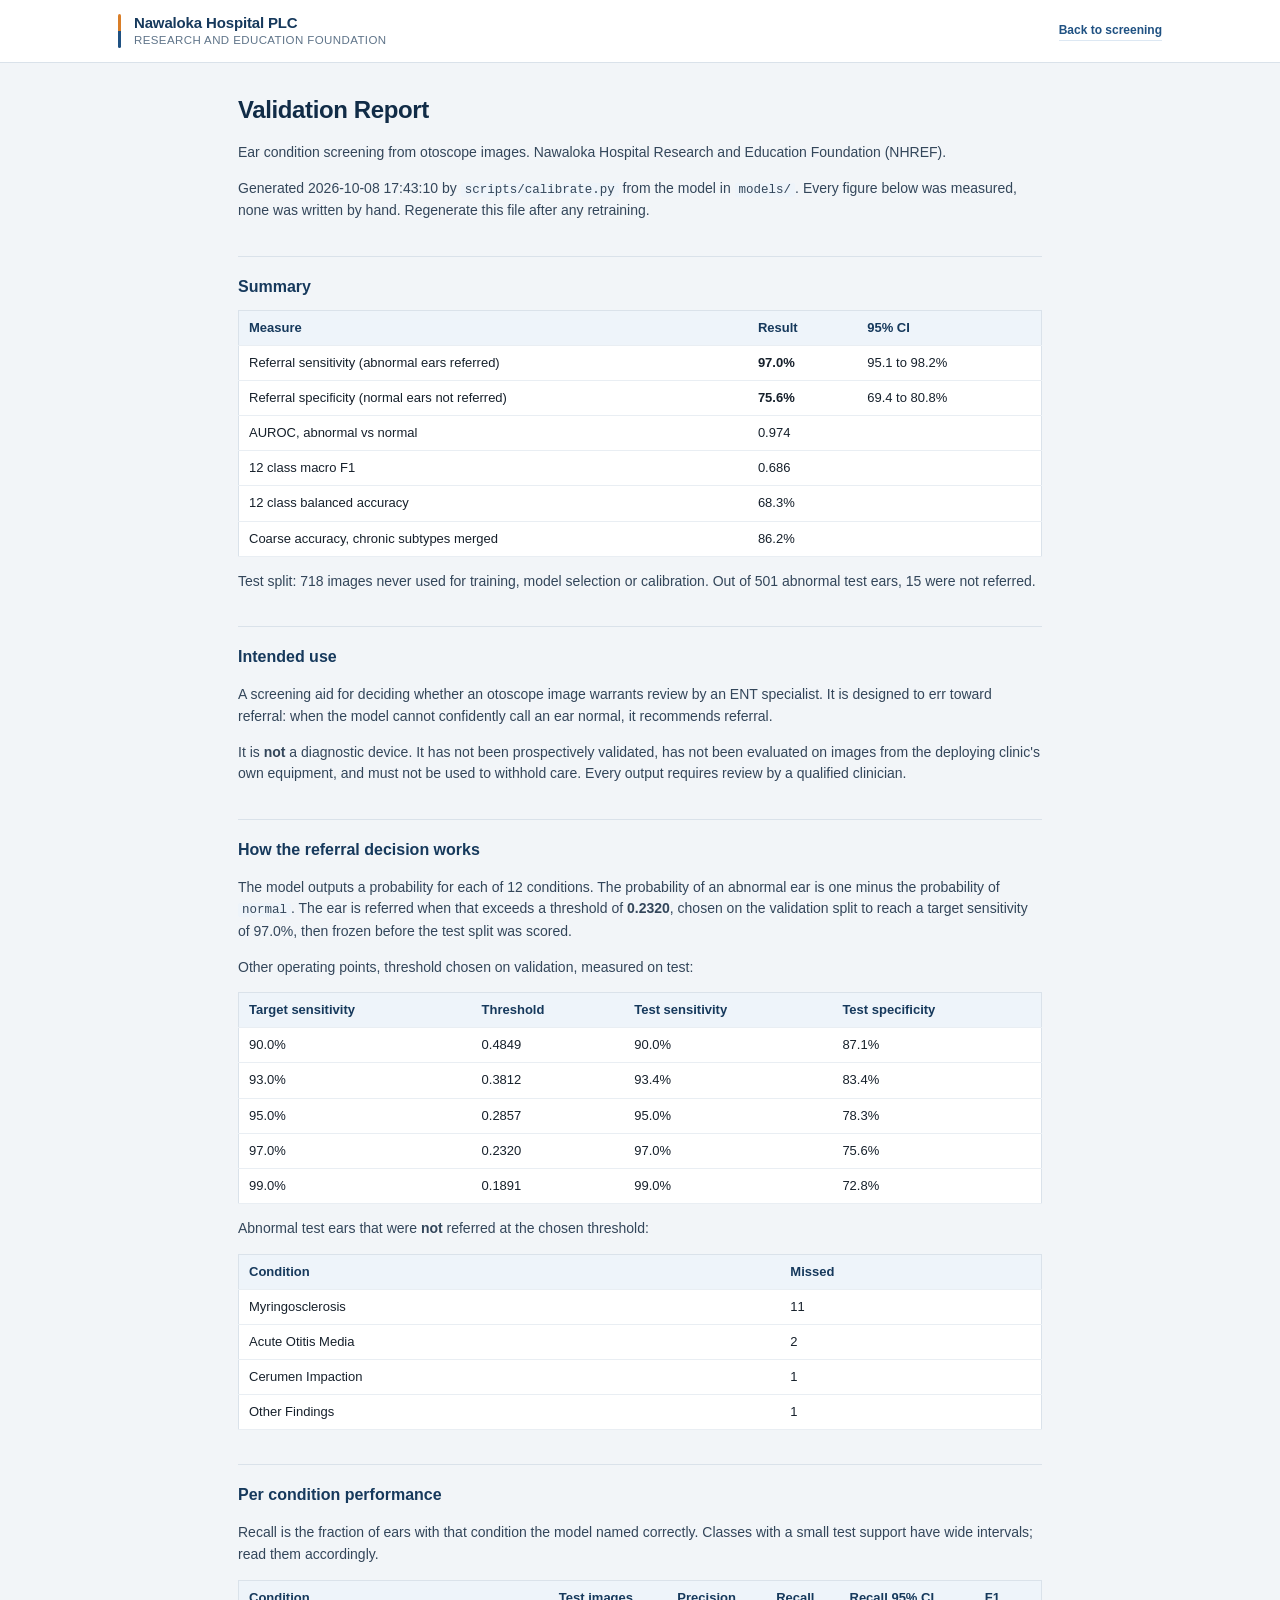
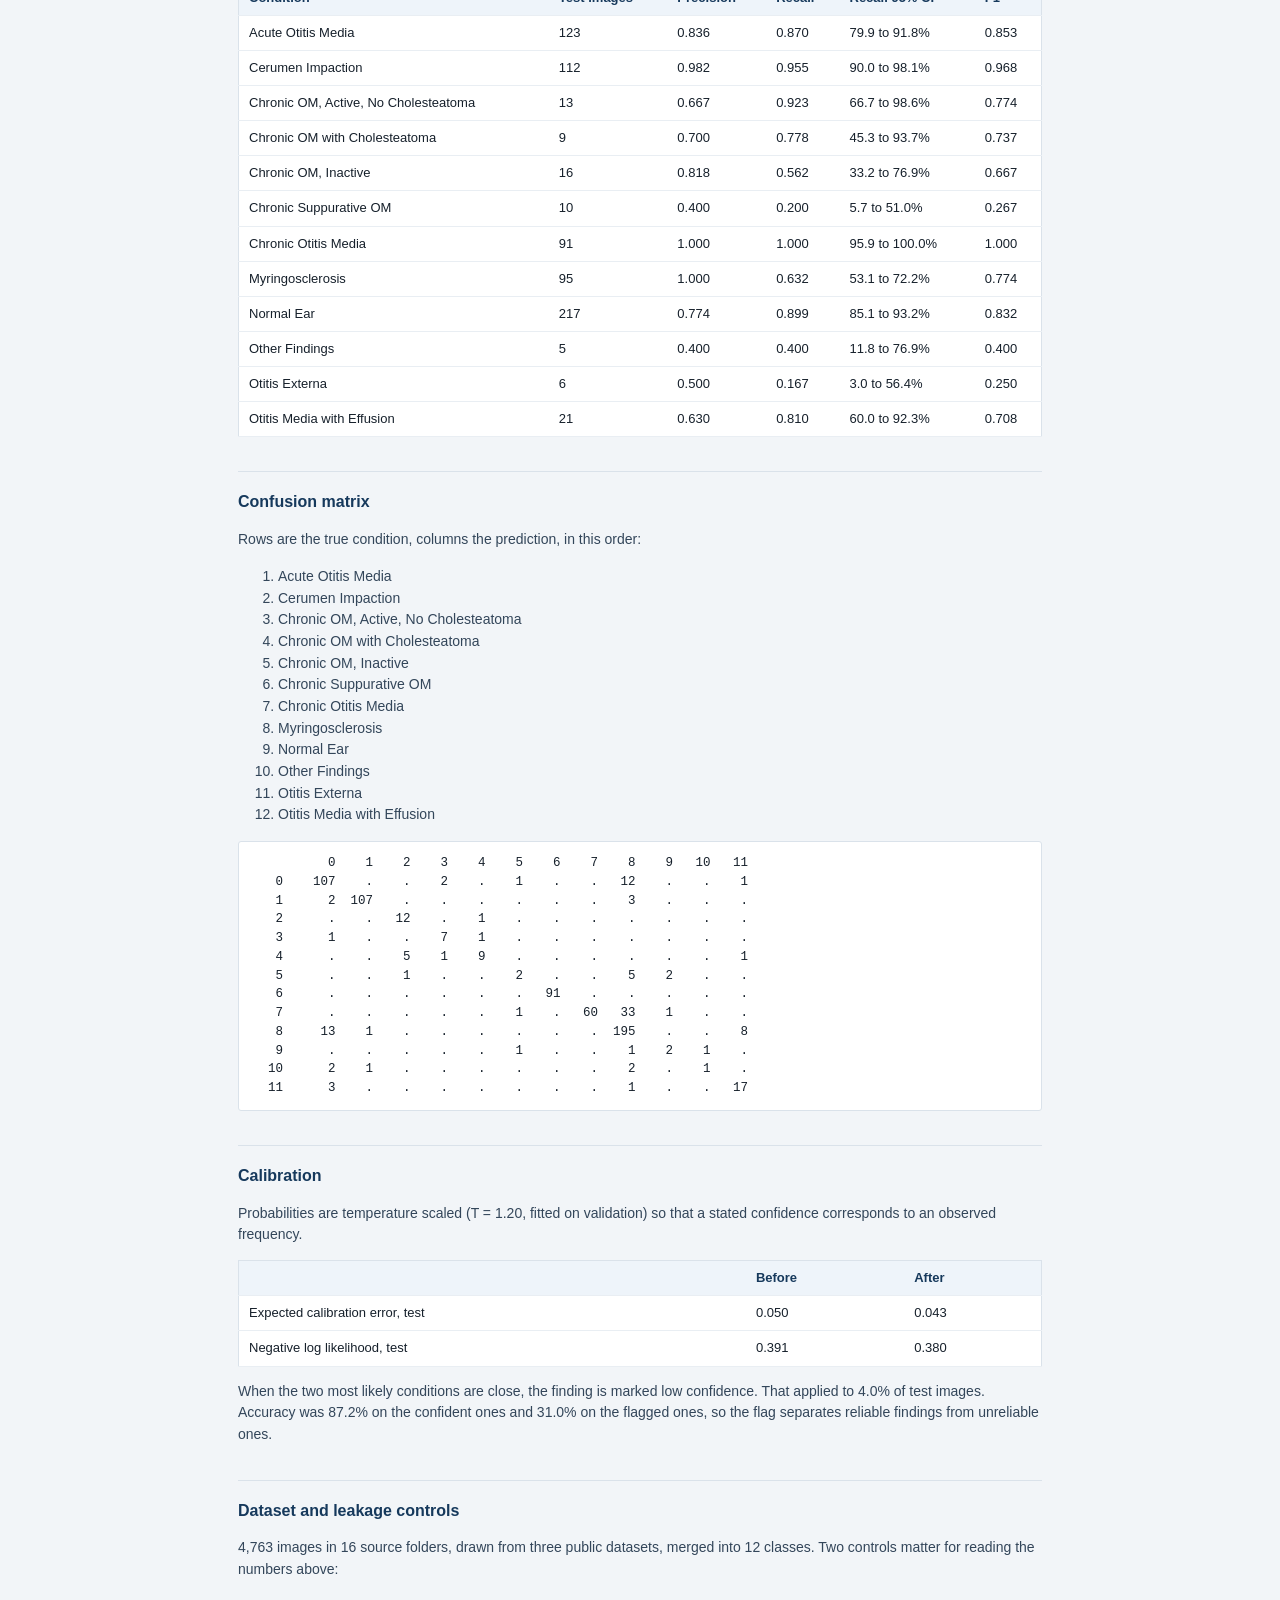
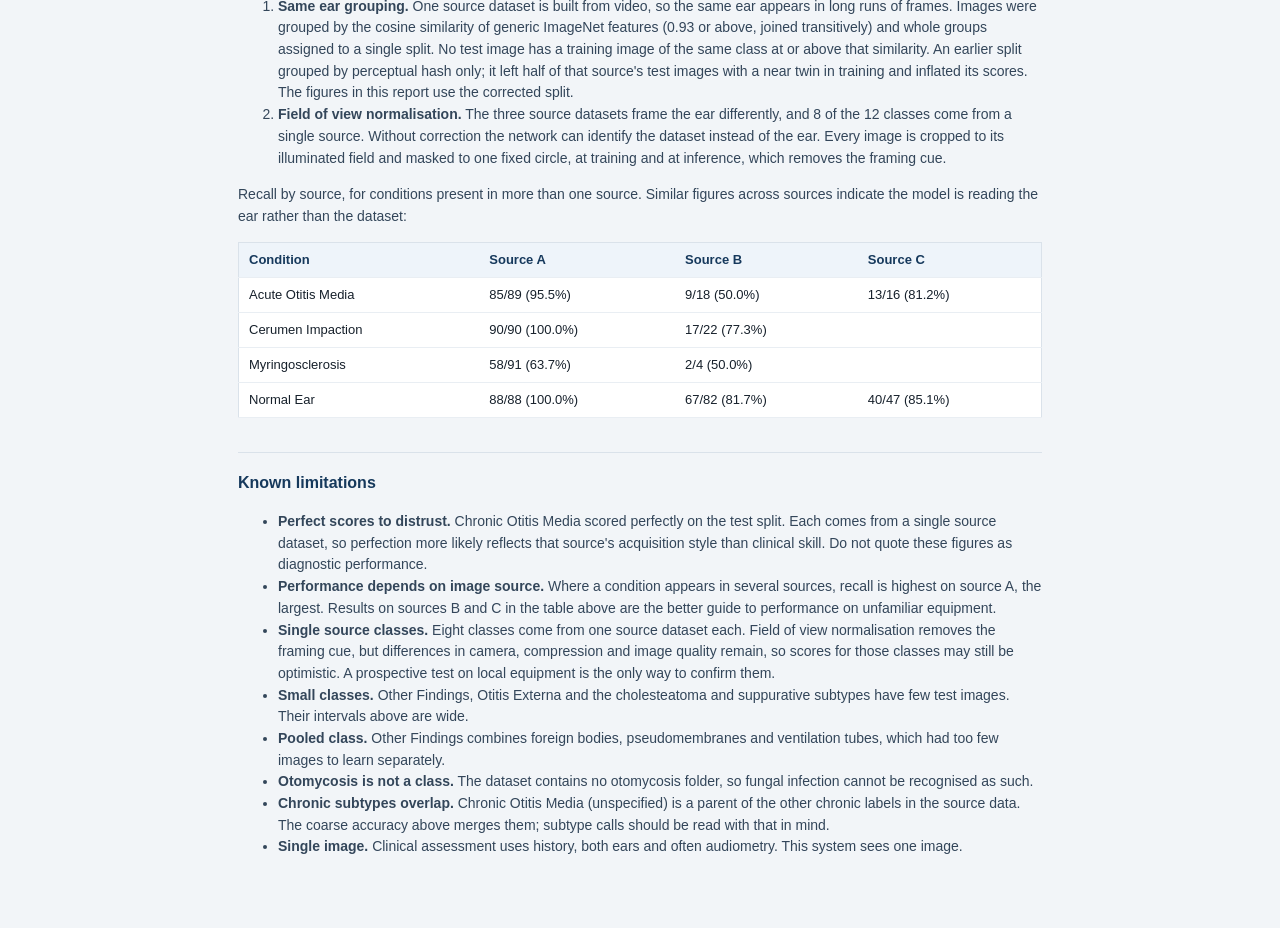
==== frontend/report.html @ dc8c9678 "Make the screening system fit for clinical review Retrains on a split with no ear shared between tra" ====
<!DOCTYPE html>
<html lang="en">
<head>
  <meta charset="utf-8">
  <meta name="viewport" content="width=device-width, initial-scale=1">
  <title>Validation Report</title>
  <link rel="stylesheet" href="css/style.css">
</head>
<body>
<header class="masthead">
  <div class="shell masthead-inner">
    <div class="identity">
      <span class="identity-rule" aria-hidden="true"></span>
      <span class="identity-text">
        <span class="identity-name">Nawaloka Hospital PLC</span>
        <span class="identity-unit">Research and Education Foundation</span>
      </span>
    </div>
    <nav class="masthead-meta">
      <a class="textlink" href="./">Back to screening</a>
    </nav>
  </div>
</header>
<main class="shell report">
<h1>Validation Report</h1>
<p>Ear condition screening from otoscope images. Nawaloka Hospital Research and Education Foundation (NHREF).</p>
<p>Generated 2026-10-08 17:43:10 by <code>scripts/calibrate.py</code> from the model in <code>models/</code>. Every figure below was measured, none was written by hand. Regenerate this file after any retraining.</p>
<h2>Summary</h2>
<table><thead><tr><th>Measure</th><th>Result</th><th>95% CI</th></tr></thead><tbody><tr><td>Referral sensitivity (abnormal ears referred)</td><td><strong>97.0%</strong></td><td>95.1 to 98.2%</td></tr><tr><td>Referral specificity (normal ears not referred)</td><td><strong>75.6%</strong></td><td>69.4 to 80.8%</td></tr><tr><td>AUROC, abnormal vs normal</td><td>0.974</td><td></td></tr><tr><td>12 class macro F1</td><td>0.686</td><td></td></tr><tr><td>12 class balanced accuracy</td><td>68.3%</td><td></td></tr><tr><td>Coarse accuracy, chronic subtypes merged</td><td>86.2%</td><td></td></tr></tbody></table>
<p>Test split: 718 images never used for training, model selection or calibration. Out of 501 abnormal test ears, 15 were not referred.</p>
<h2>Intended use</h2>
<p>A screening aid for deciding whether an otoscope image warrants review by an ENT specialist. It is designed to err toward referral: when the model cannot confidently call an ear normal, it recommends referral.</p>
<p>It is <strong>not</strong> a diagnostic device. It has not been prospectively validated, has not been evaluated on images from the deploying clinic's own equipment, and must not be used to withhold care. Every output requires review by a qualified clinician.</p>
<h2>How the referral decision works</h2>
<p>The model outputs a probability for each of 12 conditions. The probability of an abnormal ear is one minus the probability of <code>normal</code>. The ear is referred when that exceeds a threshold of <strong>0.2320</strong>, chosen on the validation split to reach a target sensitivity of 97.0%, then frozen before the test split was scored.</p>
<p>Other operating points, threshold chosen on validation, measured on test:</p>
<table><thead><tr><th>Target sensitivity</th><th>Threshold</th><th>Test sensitivity</th><th>Test specificity</th></tr></thead><tbody><tr><td>90.0%</td><td>0.4849</td><td>90.0%</td><td>87.1%</td></tr><tr><td>93.0%</td><td>0.3812</td><td>93.4%</td><td>83.4%</td></tr><tr><td>95.0%</td><td>0.2857</td><td>95.0%</td><td>78.3%</td></tr><tr><td>97.0%</td><td>0.2320</td><td>97.0%</td><td>75.6%</td></tr><tr><td>99.0%</td><td>0.1891</td><td>99.0%</td><td>72.8%</td></tr></tbody></table>
<p>Abnormal test ears that were <strong>not</strong> referred at the chosen threshold:</p>
<table><thead><tr><th>Condition</th><th>Missed</th></tr></thead><tbody><tr><td>Myringosclerosis</td><td>11</td></tr><tr><td>Acute Otitis Media</td><td>2</td></tr><tr><td>Cerumen Impaction</td><td>1</td></tr><tr><td>Other Findings</td><td>1</td></tr></tbody></table>
<h2>Per condition performance</h2>
<p>Recall is the fraction of ears with that condition the model named correctly. Classes with a small test support have wide intervals; read them accordingly.</p>
<table><thead><tr><th>Condition</th><th>Test images</th><th>Precision</th><th>Recall</th><th>Recall 95% CI</th><th>F1</th></tr></thead><tbody><tr><td>Acute Otitis Media</td><td>123</td><td>0.836</td><td>0.870</td><td>79.9 to 91.8%</td><td>0.853</td></tr><tr><td>Cerumen Impaction</td><td>112</td><td>0.982</td><td>0.955</td><td>90.0 to 98.1%</td><td>0.968</td></tr><tr><td>Chronic OM, Active, No Cholesteatoma</td><td>13</td><td>0.667</td><td>0.923</td><td>66.7 to 98.6%</td><td>0.774</td></tr><tr><td>Chronic OM with Cholesteatoma</td><td>9</td><td>0.700</td><td>0.778</td><td>45.3 to 93.7%</td><td>0.737</td></tr><tr><td>Chronic OM, Inactive</td><td>16</td><td>0.818</td><td>0.562</td><td>33.2 to 76.9%</td><td>0.667</td></tr><tr><td>Chronic Suppurative OM</td><td>10</td><td>0.400</td><td>0.200</td><td>5.7 to 51.0%</td><td>0.267</td></tr><tr><td>Chronic Otitis Media</td><td>91</td><td>1.000</td><td>1.000</td><td>95.9 to 100.0%</td><td>1.000</td></tr><tr><td>Myringosclerosis</td><td>95</td><td>1.000</td><td>0.632</td><td>53.1 to 72.2%</td><td>0.774</td></tr><tr><td>Normal Ear</td><td>217</td><td>0.774</td><td>0.899</td><td>85.1 to 93.2%</td><td>0.832</td></tr><tr><td>Other Findings</td><td>5</td><td>0.400</td><td>0.400</td><td>11.8 to 76.9%</td><td>0.400</td></tr><tr><td>Otitis Externa</td><td>6</td><td>0.500</td><td>0.167</td><td>3.0 to 56.4%</td><td>0.250</td></tr><tr><td>Otitis Media with Effusion</td><td>21</td><td>0.630</td><td>0.810</td><td>60.0 to 92.3%</td><td>0.708</td></tr></tbody></table>
<h2>Confusion matrix</h2>
<p>Rows are the true condition, columns the prediction, in this order:</p>
<ol><li>Acute Otitis Media</li><li>Cerumen Impaction</li><li>Chronic OM, Active, No Cholesteatoma</li><li>Chronic OM with Cholesteatoma</li><li>Chronic OM, Inactive</li><li>Chronic Suppurative OM</li><li>Chronic Otitis Media</li><li>Myringosclerosis</li><li>Normal Ear</li><li>Other Findings</li><li>Otitis Externa</li><li>Otitis Media with Effusion</li></ol>
<pre><code>          0    1    2    3    4    5    6    7    8    9   10   11
   0    107    .    .    2    .    1    .    .   12    .    .    1
   1      2  107    .    .    .    .    .    .    3    .    .    .
   2      .    .   12    .    1    .    .    .    .    .    .    .
   3      1    .    .    7    1    .    .    .    .    .    .    .
   4      .    .    5    1    9    .    .    .    .    .    .    1
   5      .    .    1    .    .    2    .    .    5    2    .    .
   6      .    .    .    .    .    .   91    .    .    .    .    .
   7      .    .    .    .    .    1    .   60   33    1    .    .
   8     13    1    .    .    .    .    .    .  195    .    .    8
   9      .    .    .    .    .    1    .    .    1    2    1    .
  10      2    1    .    .    .    .    .    .    2    .    1    .
  11      3    .    .    .    .    .    .    .    1    .    .   17</code></pre>
<h2>Calibration</h2>
<p>Probabilities are temperature scaled (T = 1.20, fitted on validation) so that a stated confidence corresponds to an observed frequency.</p>
<table><thead><tr><th></th><th>Before</th><th>After</th></tr></thead><tbody><tr><td>Expected calibration error, test</td><td>0.050</td><td>0.043</td></tr><tr><td>Negative log likelihood, test</td><td>0.391</td><td>0.380</td></tr></tbody></table>
<p>When the two most likely conditions are close, the finding is marked low confidence. That applied to 4.0% of test images. Accuracy was 87.2% on the confident ones and 31.0% on the flagged ones, so the flag separates reliable findings from unreliable ones.</p>
<h2>Dataset and leakage controls</h2>
<p>4,763 images in 16 source folders, drawn from three public datasets, merged into 12 classes. Two controls matter for reading the numbers above:</p>
<ol><li><strong>Same ear grouping.</strong> One source dataset is built from video, so the same ear appears in long runs of frames. Images were grouped by the cosine similarity of generic ImageNet features (0.93 or above, joined transitively) and whole groups assigned to a single split. No test image has a training image of the same class at or above that similarity. An earlier split grouped by perceptual hash only; it left half of that source's test images with a near twin in training and inflated its scores. The figures in this report use the corrected split.</li><li><strong>Field of view normalisation.</strong> The three source datasets frame the ear differently, and 8 of the 12 classes come from a single source. Without correction the network can identify the dataset instead of the ear. Every image is cropped to its illuminated field and masked to one fixed circle, at training and at inference, which removes the framing cue.</li></ol>
<p>Recall by source, for conditions present in more than one source. Similar figures across sources indicate the model is reading the ear rather than the dataset:</p>
<table><thead><tr><th>Condition</th><th>Source A</th><th>Source B</th><th>Source C</th></tr></thead><tbody><tr><td>Acute Otitis Media</td><td>85/89 (95.5%)</td><td>9/18 (50.0%)</td><td>13/16 (81.2%)</td></tr><tr><td>Cerumen Impaction</td><td>90/90 (100.0%)</td><td>17/22 (77.3%)</td><td></td></tr><tr><td>Myringosclerosis</td><td>58/91 (63.7%)</td><td>2/4 (50.0%)</td><td></td></tr><tr><td>Normal Ear</td><td>88/88 (100.0%)</td><td>67/82 (81.7%)</td><td>40/47 (85.1%)</td></tr></tbody></table>
<h2>Known limitations</h2>
<ul><li><strong>Perfect scores to distrust.</strong> Chronic Otitis Media scored perfectly on the test split. Each comes from a single source dataset, so perfection more likely reflects that source's acquisition style than clinical skill. Do not quote these figures as diagnostic performance.</li><li><strong>Performance depends on image source.</strong> Where a condition appears in several sources, recall is highest on source A, the largest. Results on sources B and C in the table above are the better guide to performance on unfamiliar equipment.</li><li><strong>Single source classes.</strong> Eight classes come from one source dataset each. Field of view normalisation removes the framing cue, but differences in camera, compression and image quality remain, so scores for those classes may still be optimistic. A prospective test on local equipment is the only way to confirm them.</li><li><strong>Small classes.</strong> Other Findings, Otitis Externa and the cholesteatoma and suppurative subtypes have few test images. Their intervals above are wide.</li><li><strong>Pooled class.</strong> Other Findings combines foreign bodies, pseudomembranes and ventilation tubes, which had too few images to learn separately.</li><li><strong>Otomycosis is not a class.</strong> The dataset contains no otomycosis folder, so fungal infection cannot be recognised as such.</li><li><strong>Chronic subtypes overlap.</strong> Chronic Otitis Media (unspecified) is a parent of the other chronic labels in the source data. The coarse accuracy above merges them; subtype calls should be read with that in mind.</li><li><strong>Single image.</strong> Clinical assessment uses history, both ears and often audiometry. This system sees one image.</li></ul>
</main>
</body>
</html>
---- frontend/css/style.css ----
/* Ear Disease Detection System
   Nawaloka Hospital PLC Research and Education Foundation

   Light clinical interface. Navy carries structure, amber marks the single
   active control and anything that asks for attention, and a restrained green
   is used only for the routine outcome, so status reads at a glance. */

:root {
  color-scheme: light;

  --navy-900: #112c47;
  --navy-800: #16395c;
  --navy-700: #1f5182;
  --navy-500: #3d7bb3;
  --navy-100: #dde8f3;
  --navy-050: #eef4fa;

  --amber-800: #8a4a14;
  --amber-700: #a4581a;
  --amber-600: #c06f1f;
  --amber-500: #d97e28;
  --amber-200: #f0c893;
  --amber-050: #fdf4e9;

  --green-700: #2c6a4b;
  --green-500: #3f8c65;
  --green-100: #d6eadf;
  --green-050: #eef7f1;

  --ink-900: #16202b;
  --ink-700: #33465a;
  --ink-500: #5f7489;
  --ink-400: #8396a8;

  --paper:     #ffffff;
  --canvas:    #f2f5f8;
  --line:      #dae2ea;
  --line-soft: #e9eef3;

  --red-700: #a32a21;
  --red-050: #fbeceb;

  --sans: "Segoe UI", -apple-system, BlinkMacSystemFont, Roboto, Helvetica, Arial, sans-serif;
  --mono: "Cascadia Mono", Consolas, "SF Mono", Menlo, monospace;
}

*, *::before, *::after { box-sizing: border-box; }

/* Keep [hidden] authoritative even where a block sets its own display. */
[hidden] { display: none !important; }

html { -webkit-text-size-adjust: 100%; }

body {
  margin: 0;
  min-height: 100vh;
  display: flex;
  flex-direction: column;
  background: var(--canvas);
  color: var(--ink-900);
  font-family: var(--sans);
  font-size: 15px;
  line-height: 1.55;
  -webkit-font-smoothing: antialiased;
}

.shell {
  width: 100%;
  max-width: 1100px;
  margin: 0 auto;
  padding: 0 28px;
}

.sr-only {
  position: absolute;
  width: 1px;
  height: 1px;
  padding: 0;
  margin: -1px;
  overflow: hidden;
  clip: rect(0 0 0 0);
  white-space: nowrap;
  border: 0;
}

/* ============ Masthead ============ */

.masthead {
  background: var(--paper);
  border-bottom: 1px solid var(--line);
}

.masthead-inner {
  display: flex;
  align-items: center;
  justify-content: space-between;
  gap: 20px;
  min-height: 62px;
}

.identity { display: flex; align-items: stretch; gap: 13px; }

.identity-rule {
  width: 3px;
  border-radius: 2px;
  background: linear-gradient(180deg, var(--amber-500) 0 50%, var(--navy-700) 50% 100%);
}

.identity-text { display: flex; flex-direction: column; justify-content: center; }

.identity-name {
  font-size: 15px;
  font-weight: 600;
  letter-spacing: -0.01em;
  color: var(--navy-800);
  line-height: 1.25;
}

.identity-unit {
  font-size: 11.5px;
  font-weight: 500;
  letter-spacing: 0.035em;
  text-transform: uppercase;
  color: var(--ink-500);
  line-height: 1.3;
}

.masthead-meta { display: flex; align-items: center; gap: 12px; }

.meta-item { font-size: 12.5px; font-weight: 500; color: var(--ink-700); }

.meta-muted {
  color: var(--ink-400);
  font-family: var(--mono);
  font-size: 11.5px;
  letter-spacing: 0.02em;
}

.meta-divider { width: 1px; height: 14px; background: var(--line); }

/* ============ Title bar ============ */

.titlebar {
  background: var(--paper);
  border-bottom: 1px solid var(--line);
}

.titlebar-inner { padding-top: 26px; padding-bottom: 24px; }

.titlebar h1 {
  margin: 0 0 4px;
  font-size: 23px;
  font-weight: 600;
  letter-spacing: -0.016em;
  color: var(--navy-900);
}

.titlebar p { margin: 0; font-size: 14px; color: var(--ink-500); }

/* ============ Workspace ============ */

.workspace {
  flex: 1 0 auto;
  display: grid;
  grid-template-columns: minmax(0, 0.92fr) minmax(0, 1.08fr);
  gap: 20px;
  align-items: start;
  padding-top: 28px;
  padding-bottom: 48px;
}

.column { display: flex; flex-direction: column; gap: 20px; min-width: 0; }

.card-wide { grid-column: 1 / -1; }

/* ============ Card ============ */

.card {
  background: var(--paper);
  border: 1px solid var(--line);
  border-radius: 4px;
  min-width: 0;
}

.card-head {
  display: flex;
  align-items: center;
  justify-content: space-between;
  gap: 12px;
  padding: 13px 20px;
  border-bottom: 1px solid var(--line-soft);
}

.card-head h2 {
  margin: 0;
  font-size: 11.5px;
  font-weight: 700;
  letter-spacing: 0.085em;
  text-transform: uppercase;
  color: var(--navy-700);
}

.step {
  font-size: 10.5px;
  font-weight: 600;
  letter-spacing: 0.06em;
  text-transform: uppercase;
  color: var(--ink-400);
}

.card-body { padding: 20px; }

/* ============ Dropzone ============ */

.dropzone {
  border: 1px solid var(--line);
  border-radius: 3px;
  background: var(--navy-050);
  padding: 26px 18px;
  text-align: center;
  cursor: pointer;
  transition: border-color .14s ease, background .14s ease;
}

.dropzone:hover { border-color: var(--navy-500); background: #e8f0f8; }
.dropzone:focus-visible { outline: 2px solid var(--navy-700); outline-offset: 2px; }
.dropzone.is-dragover { border-color: var(--amber-500); background: var(--amber-050); }

.dz-frame {
  width: 42px;
  height: 42px;
  margin: 0 auto 11px;
  display: grid;
  place-items: center;
  border: 1px solid var(--navy-100);
  border-radius: 3px;
  background: var(--paper);
  color: var(--navy-500);
}

.dropzone.is-dragover .dz-frame { color: var(--amber-600); border-color: var(--amber-200); }

.dz-glyph { width: 22px; height: 22px; }

.dz-lead { margin: 0 0 3px; font-size: 13.5px; font-weight: 600; color: var(--navy-800); }
.dz-or { font-weight: 400; color: var(--ink-500); }
.dz-note { margin: 0; font-size: 12px; color: var(--ink-400); }

/* ============ Specimen preview ============ */

.specimen {
  display: flex;
  align-items: center;
  gap: 14px;
  margin: 14px 0 0;
  padding: 11px;
  border: 1px solid var(--line);
  border-radius: 3px;
}

.specimen img {
  width: 58px;
  height: 58px;
  flex: none;
  object-fit: cover;
  border-radius: 2px;
  border: 1px solid var(--line);
  background: var(--canvas);
}

.specimen-meta { display: grid; gap: 1px; min-width: 0; }

.specimen-name {
  font-size: 13px;
  font-weight: 600;
  color: var(--ink-900);
  overflow: hidden;
  text-overflow: ellipsis;
  white-space: nowrap;
}

.specimen-size { font-family: var(--mono); font-size: 11.5px; color: var(--ink-400); }

.textbtn {
  justify-self: start;
  margin-top: 3px;
  padding: 0;
  border: none;
  background: none;
  font: inherit;
  font-size: 12.5px;
  font-weight: 600;
  color: var(--navy-700);
  cursor: pointer;
  border-bottom: 1px solid var(--navy-100);
}

.textbtn:hover { color: var(--amber-700); border-bottom-color: var(--amber-200); }

.textlink {
  font-size: 12px;
  font-weight: 600;
  color: var(--navy-700);
  text-decoration: none;
  border-bottom: 1px solid var(--navy-100);
}

.textlink:hover { color: var(--amber-700); border-bottom-color: var(--amber-200); }

/* ============ Actions ============ */

.action {
  width: 100%;
  margin-top: 16px;
  padding: 11px 18px;
  border: 1px solid var(--amber-600);
  border-radius: 3px;
  background: var(--amber-500);
  color: #fff;
  font: inherit;
  font-size: 13.5px;
  font-weight: 600;
  letter-spacing: 0.01em;
  cursor: pointer;
  transition: background .14s ease, border-color .14s ease;
}

.action:hover:not(:disabled) { background: var(--amber-600); border-color: var(--amber-700); }
.action:active:not(:disabled) { background: var(--amber-700); }
.action:focus-visible, .secondary:focus-visible { outline: 2px solid var(--navy-700); outline-offset: 2px; }

.action:disabled {
  background: var(--canvas);
  border-color: var(--line);
  color: var(--ink-400);
  cursor: not-allowed;
}

.secondary {
  padding: 7px 14px;
  border: 1px solid var(--line);
  border-radius: 3px;
  background: var(--paper);
  color: var(--navy-800);
  font: inherit;
  font-size: 12.5px;
  font-weight: 600;
  cursor: pointer;
}

.secondary:hover { border-color: var(--navy-500); background: var(--navy-050); }

.privacy-note {
  margin: 12px 0 0;
  font-size: 11.5px;
  color: var(--ink-400);
  text-align: center;
}

/* ============ Placeholder and busy ============ */

.placeholder { padding: 34px 4px; text-align: center; }

.placeholder p { margin: 0; font-size: 13.5px; font-weight: 600; color: var(--ink-700); }

.placeholder .placeholder-note {
  margin-top: 4px;
  font-size: 12.5px;
  font-weight: 400;
  color: var(--ink-400);
}

.busy-line { display: flex; align-items: center; justify-content: center; gap: 9px; }

.spinner {
  width: 13px;
  height: 13px;
  border: 2px solid var(--navy-100);
  border-top-color: var(--navy-700);
  border-radius: 50%;
  animation: spin .68s linear infinite;
}

@keyframes spin { to { transform: rotate(360deg); } }

/* ============ Notices ============ */

.notice {
  display: grid;
  gap: 3px;
  padding: 11px 14px;
  border-radius: 3px;
  font-size: 12.5px;
}

.notice strong { font-size: 12px; }

.notice ul { margin: 2px 0 0; padding-left: 18px; }

.notice-error {
  border: 1px solid #edc9c5;
  border-left: 3px solid var(--red-700);
  background: var(--red-050);
  color: var(--red-700);
}

.notice-warn {
  margin-top: 16px;
  border: 1px solid #f1d9b9;
  border-left: 3px solid var(--amber-500);
  background: var(--amber-050);
  color: var(--amber-800);
}

/* ============ Referral decision ============ */

.referral {
  padding: 16px 16px 14px;
  border: 1px solid var(--line);
  border-left-width: 4px;
  border-radius: 3px;
}

.referral.is-refer   { border-left-color: var(--amber-500); background: var(--amber-050); }
.referral.is-routine { border-left-color: var(--green-500); background: var(--green-050); }

.referral-head { display: flex; align-items: center; gap: 12px; }

.referral-icon {
  width: 30px;
  height: 30px;
  flex: none;
  border-radius: 50%;
  display: grid;
  place-items: center;
  color: #fff;
  font-size: 16px;
  font-weight: 700;
  line-height: 1;
}

.referral.is-refer .referral-icon   { background: var(--amber-500); }
.referral.is-routine .referral-icon { background: var(--green-500); }
.referral.is-refer .referral-icon::before   { content: "!"; }
.referral.is-routine .referral-icon::before { content: "\2713"; font-size: 15px; }

.referral-caption {
  margin: 0;
  font-size: 10.5px;
  font-weight: 700;
  letter-spacing: 0.08em;
  text-transform: uppercase;
  color: var(--ink-500);
}

.referral-value {
  margin: 1px 0 0;
  font-size: 20px;
  font-weight: 650;
  letter-spacing: -0.015em;
  line-height: 1.2;
}

.referral.is-refer .referral-value   { color: var(--amber-800); }
.referral.is-routine .referral-value { color: var(--green-700); }

.referral-explain { margin: 10px 0 0; font-size: 12.5px; line-height: 1.5; color: var(--ink-700); }

.gauge { margin-top: 13px; }

.gauge-track {
  position: relative;
  height: 8px;
  border-radius: 4px;
  background: rgba(17, 44, 71, 0.09);
}

.gauge-fill {
  position: absolute;
  inset: 0 auto 0 0;
  width: 0;
  border-radius: 4px;
  transition: width .5s cubic-bezier(.22,.61,.36,1);
}

.referral.is-refer .gauge-fill   { background: var(--amber-500); }
.referral.is-routine .gauge-fill { background: var(--green-500); }

.gauge-mark {
  position: absolute;
  top: -4px;
  width: 2px;
  height: 16px;
  margin-left: -1px;
  background: var(--navy-900);
  border-radius: 1px;
}

.gauge-scale {
  display: flex;
  justify-content: space-between;
  gap: 12px;
  margin-top: 7px;
  font-size: 11.5px;
  color: var(--ink-500);
}

.gauge-scale strong {
  font-family: var(--mono);
  font-weight: 600;
  color: var(--navy-900);
  font-variant-numeric: tabular-nums;
}

/* ============ Finding ============ */

.section-caption {
  margin: 0 0 4px;
  font-size: 10.5px;
  font-weight: 700;
  letter-spacing: 0.08em;
  text-transform: uppercase;
  color: var(--ink-400);
}

.section-sep { margin-top: 20px; padding-top: 16px; border-top: 1px solid var(--line-soft); }

.finding { margin-top: 20px; }

.finding-row { display: flex; align-items: center; gap: 10px; flex-wrap: wrap; }

.finding-value {
  margin: 0;
  font-size: 22px;
  font-weight: 600;
  letter-spacing: -0.02em;
  line-height: 1.2;
  color: var(--navy-900);
}

.finding.is-low .finding-value { color: var(--ink-500); }

.finding-desc { margin: 4px 0 10px; font-size: 12.5px; color: var(--ink-500); }

.finding-note {
  margin: 10px 0 0;
  padding: 9px 11px;
  border-left: 3px solid var(--navy-100);
  background: var(--navy-050);
  border-radius: 0 3px 3px 0;
  font-size: 12px;
  line-height: 1.5;
  color: var(--ink-700);
}

.tag {
  padding: 2px 8px;
  border-radius: 999px;
  font-size: 10.5px;
  font-weight: 700;
  letter-spacing: 0.04em;
  text-transform: uppercase;
}

.tag-muted { background: var(--canvas); color: var(--ink-500); border: 1px solid var(--line); }

.readout-score { display: flex; align-items: center; gap: 12px; }

.scorebar {
  flex: 1;
  height: 6px;
  border-radius: 3px;
  background: var(--navy-050);
  overflow: hidden;
}

.scorebar-fill {
  display: block;
  height: 100%;
  width: 0;
  border-radius: 3px;
  background: var(--navy-700);
  transition: width .5s cubic-bezier(.22,.61,.36,1);
}

.finding.is-low .scorebar-fill { background: #9fb2c4; }

.scorebar-figure {
  flex: none;
  min-width: 52px;
  text-align: right;
  font-family: var(--mono);
  font-size: 14px;
  font-weight: 600;
  color: var(--navy-800);
  font-variant-numeric: tabular-nums;
}

.group-line {
  margin-top: 12px;
  padding: 8px 11px;
  border: 1px solid var(--line-soft);
  border-radius: 3px;
  font-size: 12.5px;
  color: var(--ink-700);
}

.group-line strong { font-family: var(--mono); color: var(--navy-800); }

/* ============ Differential ============ */

.ranking { width: 100%; border-collapse: collapse; }

.ranking td {
  padding: 6px 0;
  border-bottom: 1px solid var(--line-soft);
  font-size: 13px;
  vertical-align: middle;
}

.ranking tr:last-child td { border-bottom: none; }

.rank-name { color: var(--ink-700); }
.ranking tr.is-top .rank-name { font-weight: 600; color: var(--navy-900); }

.rank-value {
  width: 116px;
  text-align: right;
  font-family: var(--mono);
  font-size: 12.5px;
  color: var(--ink-500);
  font-variant-numeric: tabular-nums;
  white-space: nowrap;
}

.ranking tr.is-top .rank-value { color: var(--navy-800); font-weight: 600; }

.rank-track {
  display: inline-block;
  width: 54px;
  height: 4px;
  margin-right: 9px;
  border-radius: 2px;
  background: var(--navy-050);
  vertical-align: middle;
  overflow: hidden;
}

.rank-track span { display: block; height: 100%; border-radius: 2px; background: var(--navy-100); }
.ranking tr.is-top .rank-track span { background: var(--navy-500); }

.ranking-toggle { margin-top: 8px; }

/* ============ Advisory and result actions ============ */

.advisory {
  margin: 18px 0 0;
  padding: 11px 13px;
  border-left: 3px solid var(--navy-100);
  background: var(--navy-050);
  border-radius: 0 3px 3px 0;
  font-size: 12.5px;
  line-height: 1.5;
  color: var(--ink-700);
}

.result-actions {
  display: flex;
  align-items: center;
  justify-content: space-between;
  gap: 12px;
  margin-top: 16px;
}

.result-meta { font-family: var(--mono); font-size: 11px; color: var(--ink-400); }

/* ============ Attention ============ */

.attention-grid { display: grid; grid-template-columns: 1fr 1fr; gap: 14px; }

.attention-fig { margin: 0; }

.attention-fig img {
  display: block;
  width: 100%;
  aspect-ratio: 1;
  border-radius: 3px;
  background: #000;
}

.attention-fig figcaption { margin-top: 6px; font-size: 11.5px; color: var(--ink-500); }

.attention-note { margin: 12px 0 0; font-size: 12px; line-height: 1.5; color: var(--ink-500); }

/* ============ Validation stats ============ */

.stats { display: grid; grid-template-columns: repeat(4, minmax(0, 1fr)); gap: 16px; }

.stat {
  display: flex;
  flex-direction: column;
  gap: 2px;
  padding: 12px 14px;
  border: 1px solid var(--line-soft);
  border-radius: 3px;
}

.stat-label {
  font-size: 10.5px;
  font-weight: 700;
  letter-spacing: 0.07em;
  text-transform: uppercase;
  color: var(--ink-400);
}

.stat-value {
  font-size: 22px;
  font-weight: 600;
  letter-spacing: -0.02em;
  color: var(--navy-900);
  font-variant-numeric: tabular-nums;
}

.stat-ci { font-family: var(--mono); font-size: 11px; color: var(--ink-400); }

.stats-note { margin: 14px 0 0; font-size: 12px; line-height: 1.5; color: var(--ink-500); }

/* ============ Reference table ============ */

.reference { width: 100%; border-collapse: collapse; }

.reference th {
  width: 290px;
  padding: 8px 16px 8px 0;
  border-bottom: 1px solid var(--line-soft);
  font-size: 13px;
  font-weight: 600;
  color: var(--navy-800);
  text-align: left;
  vertical-align: top;
}

.reference td {
  padding: 8px 0;
  border-bottom: 1px solid var(--line-soft);
  font-size: 13px;
  color: var(--ink-500);
}

.reference tr:last-child th, .reference tr:last-child td { border-bottom: none; }

/* ============ Colophon ============ */

.colophon { flex: none; background: var(--navy-900); color: rgba(255, 255, 255, .82); }

.colophon-inner {
  display: flex;
  align-items: center;
  justify-content: space-between;
  gap: 16px;
  flex-wrap: wrap;
  padding-top: 17px;
  padding-bottom: 17px;
  font-size: 12.5px;
}

.colophon-note { color: rgba(255, 255, 255, .5); }

.print-header { display: none; }

/* ============ Validation report page ============ */

.report { max-width: 860px; padding-top: 28px; padding-bottom: 56px; }

.report h1 { font-size: 24px; color: var(--navy-900); letter-spacing: -0.016em; margin: 0 0 8px; }

.report h2 {
  margin: 34px 0 10px;
  padding-top: 18px;
  border-top: 1px solid var(--line);
  font-size: 16px;
  color: var(--navy-800);
}

.report p, .report li { font-size: 14px; color: var(--ink-700); }

.report table {
  width: 100%;
  border-collapse: collapse;
  margin: 10px 0 14px;
  background: var(--paper);
  border: 1px solid var(--line);
  font-size: 13px;
}

.report th, .report td { padding: 7px 10px; border-bottom: 1px solid var(--line-soft); text-align: left; }
.report th { background: var(--navy-050); color: var(--navy-800); font-weight: 600; }

.report pre {
  overflow-x: auto;
  padding: 12px 14px;
  background: var(--paper);
  border: 1px solid var(--line);
  border-radius: 3px;
  font-family: var(--mono);
  font-size: 12px;
  line-height: 1.5;
}

.report code { font-family: var(--mono); font-size: 12.5px; background: var(--navy-050); padding: 0 4px; border-radius: 2px; }
.report pre code { background: none; padding: 0; }

/* ============ Responsive ============ */

@media (max-width: 900px) {
  .workspace { grid-template-columns: minmax(0, 1fr); }
  .stats { grid-template-columns: repeat(2, minmax(0, 1fr)); }
}

@media (max-width: 620px) {
  .shell { padding: 0 16px; }
  .masthead-inner { min-height: 56px; }
  .masthead-meta { display: none; }
  .titlebar h1 { font-size: 20px; }
  .finding-value { font-size: 20px; }
  .rank-track { display: none; }
  .reference th { width: 46%; }
  .gauge-scale { flex-direction: column; gap: 2px; }
  .colophon-inner { flex-direction: column; align-items: flex-start; gap: 3px; }
}

/* ============ Print ============ */

@media print {
  @page { margin: 14mm; }

  body { background: #fff; font-size: 12px; }
  .no-print, .masthead, .titlebar, .colophon { display: none !important; }

  .print-header {
    display: flex;
    flex-direction: column;
    gap: 2px;
    margin-bottom: 12px;
    padding-bottom: 10px;
    border-bottom: 2px solid var(--navy-700);
    font-size: 12px;
    color: var(--ink-700);
  }

  .print-header strong { font-size: 14px; color: var(--navy-900); }

  .shell { max-width: none; padding: 0; }

  /* Lead with the decision: the assessment prints first, the attention maps
     after it, and the whole result fits on one sheet. */
  .workspace { display: flex; flex-direction: column; padding: 0; }
  .assessment-card { order: -1; }
  .column { display: block; order: 1; }

  .card { border: none; margin-bottom: 6px; }
  .card-head { padding: 4px 0; }
  .card-body { padding: 6px 0; }

  .referral { padding: 9px 12px; }
  .referral-value { font-size: 16px; }
  .referral-explain { margin-top: 6px; }
  .gauge { margin-top: 8px; }
  .finding { margin-top: 10px; }
  .finding-value { font-size: 17px; }
  .finding-desc { margin: 2px 0 6px; }
  .group-line { margin-top: 8px; padding: 5px 9px; }
  .section-sep { margin-top: 10px; padding-top: 8px; }
  .ranking td { padding: 2px 0; font-size: 11.5px; }
  .advisory { margin-top: 8px; padding: 7px 10px; font-size: 11px; }

  #attention { page-break-inside: avoid; }
  .attention-grid { grid-template-columns: 1fr 1fr; max-width: 280px; gap: 10px; }
  .attention-fig figcaption { font-size: 10px; margin-top: 3px; }
  .attention-note { font-size: 10px; margin-top: 6px; }

  .referral, .notice-warn, .advisory, .finding-note,
  .gauge-fill, .gauge-mark, .scorebar-fill, .rank-track span, .referral-icon {
    -webkit-print-color-adjust: exact;
    print-color-adjust: exact;
  }
}
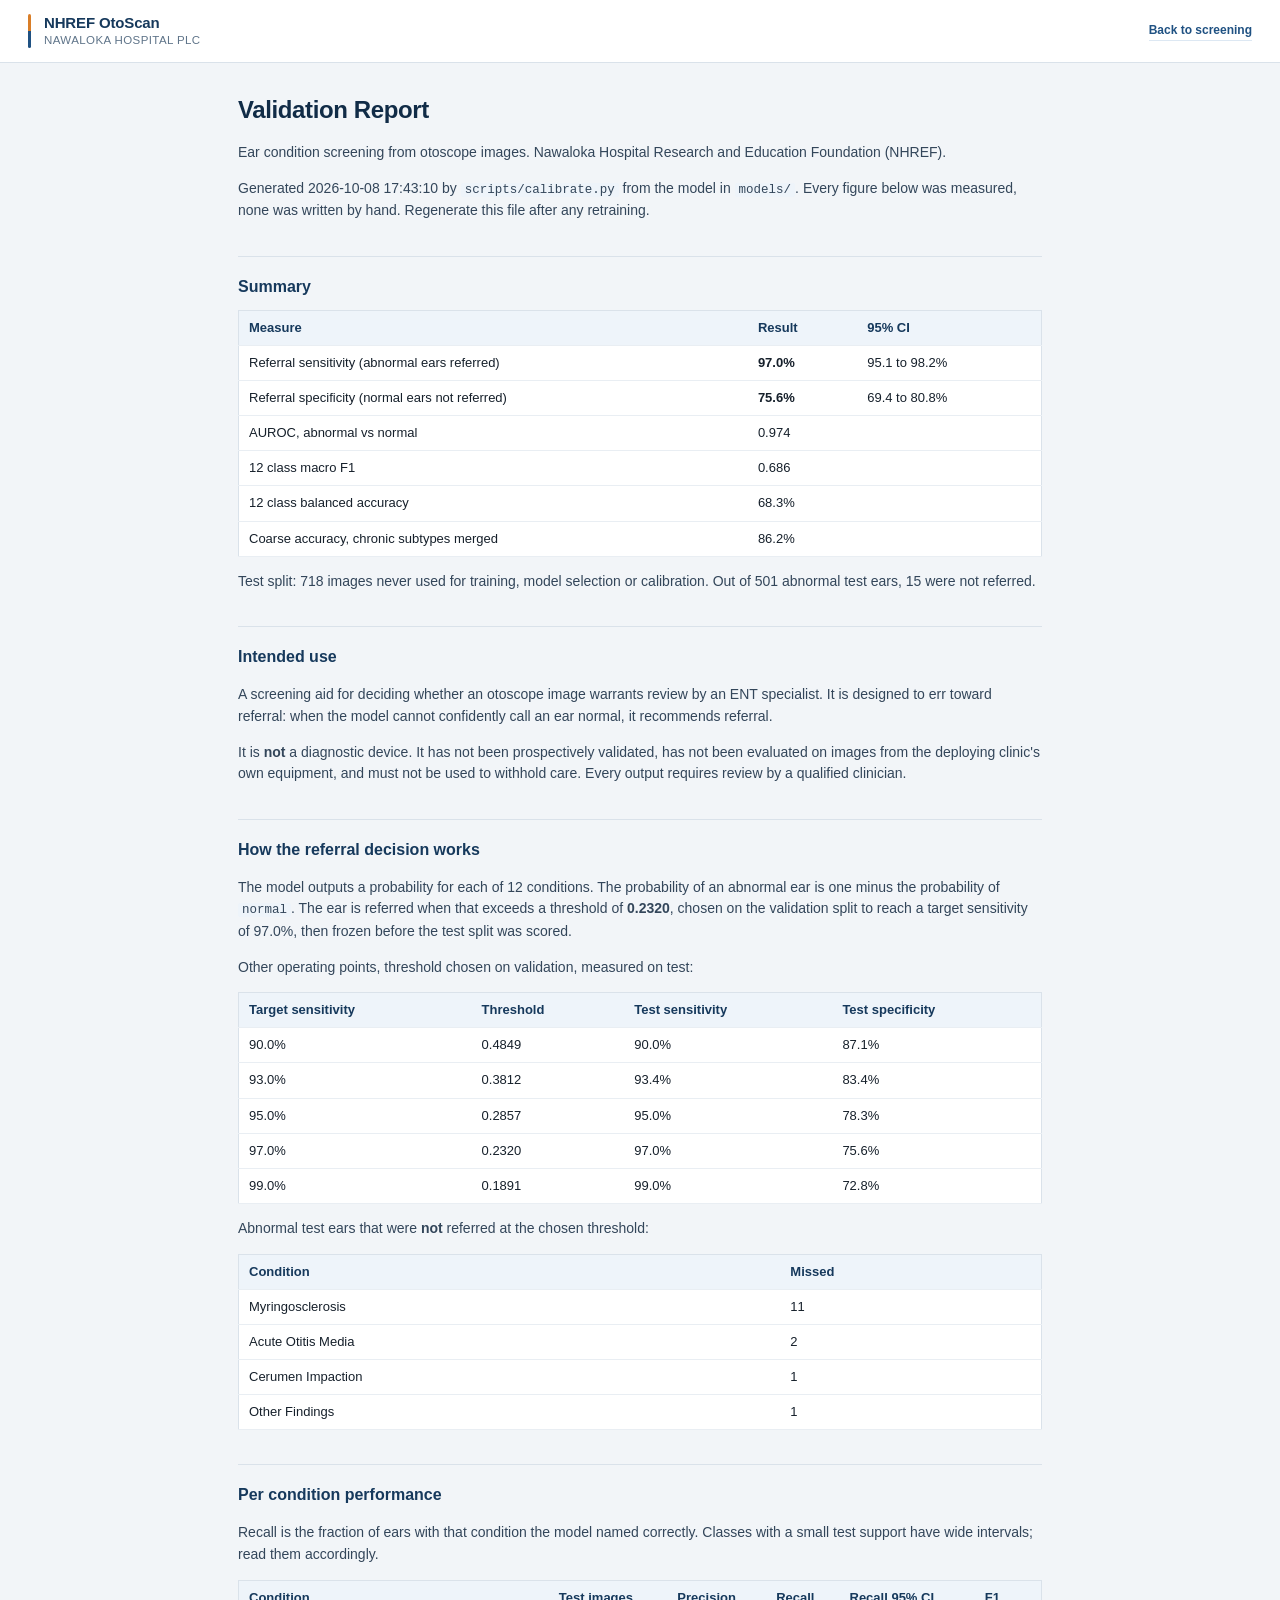
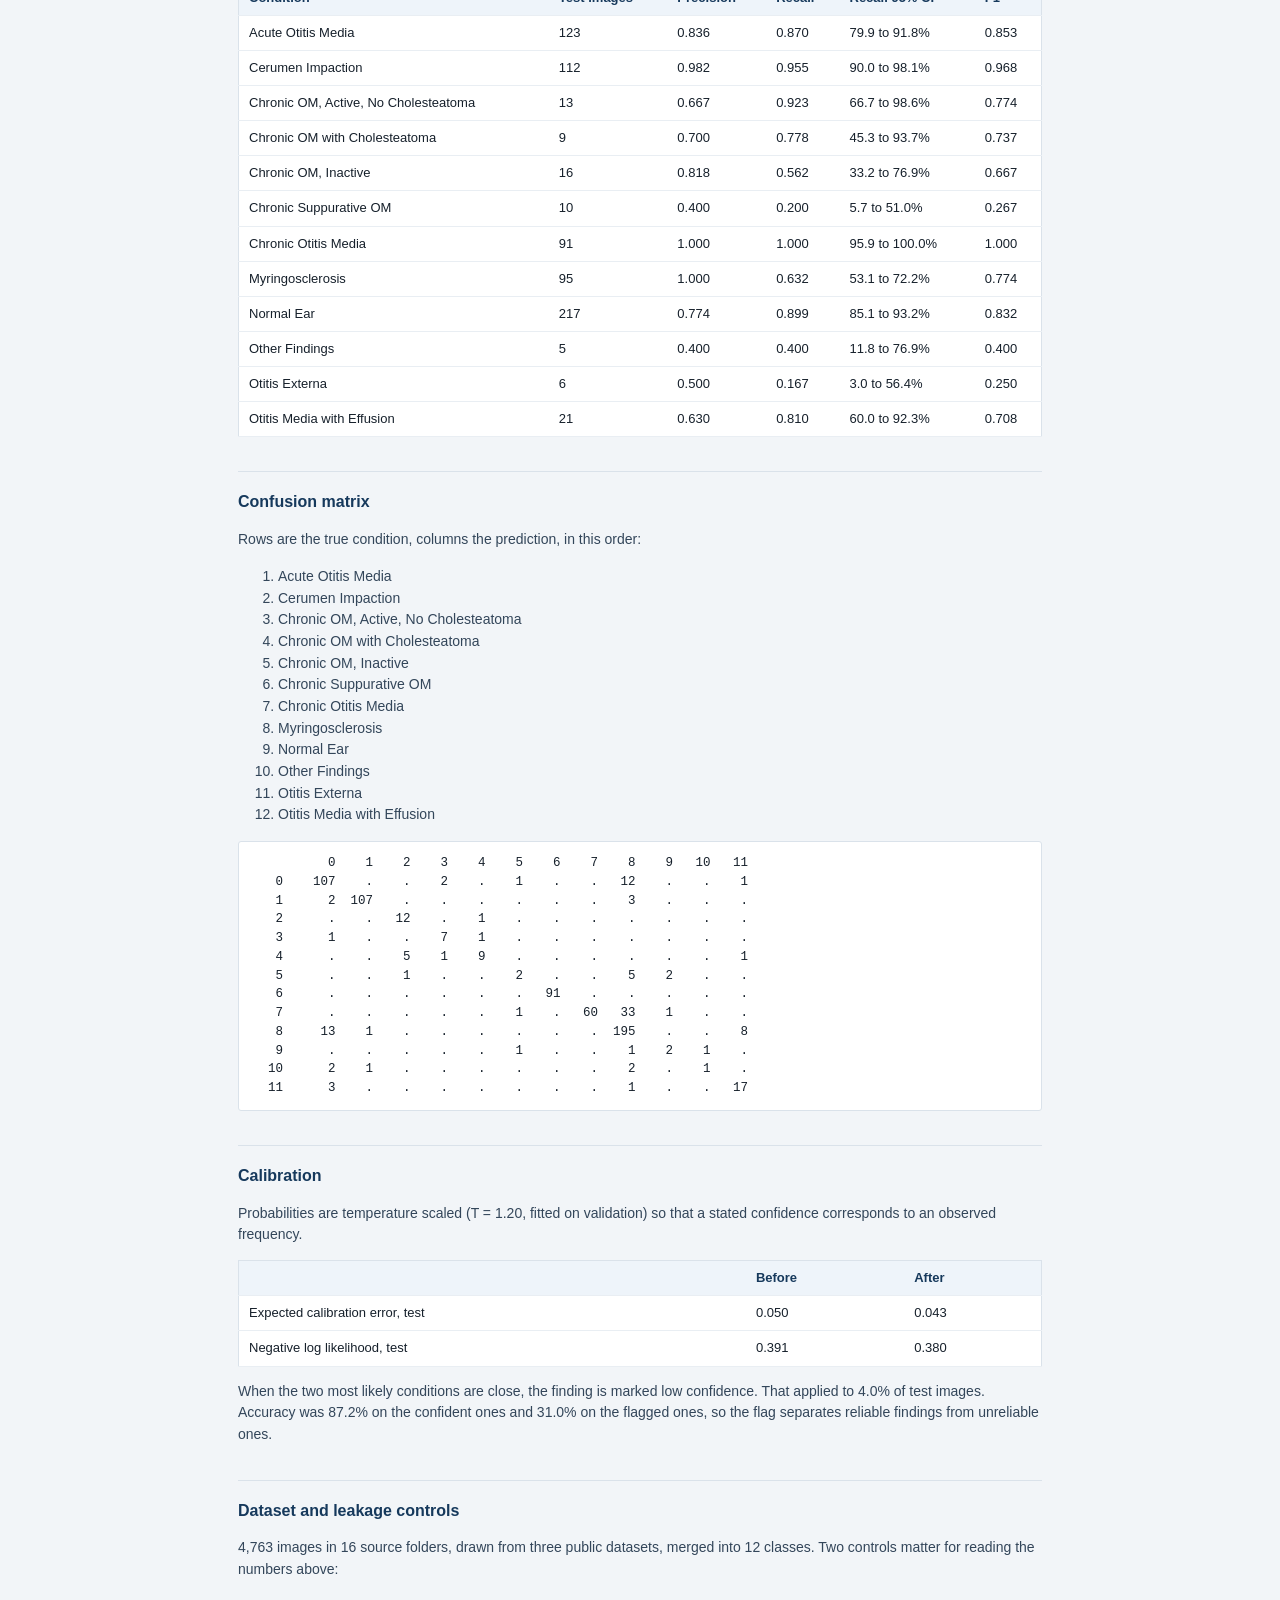
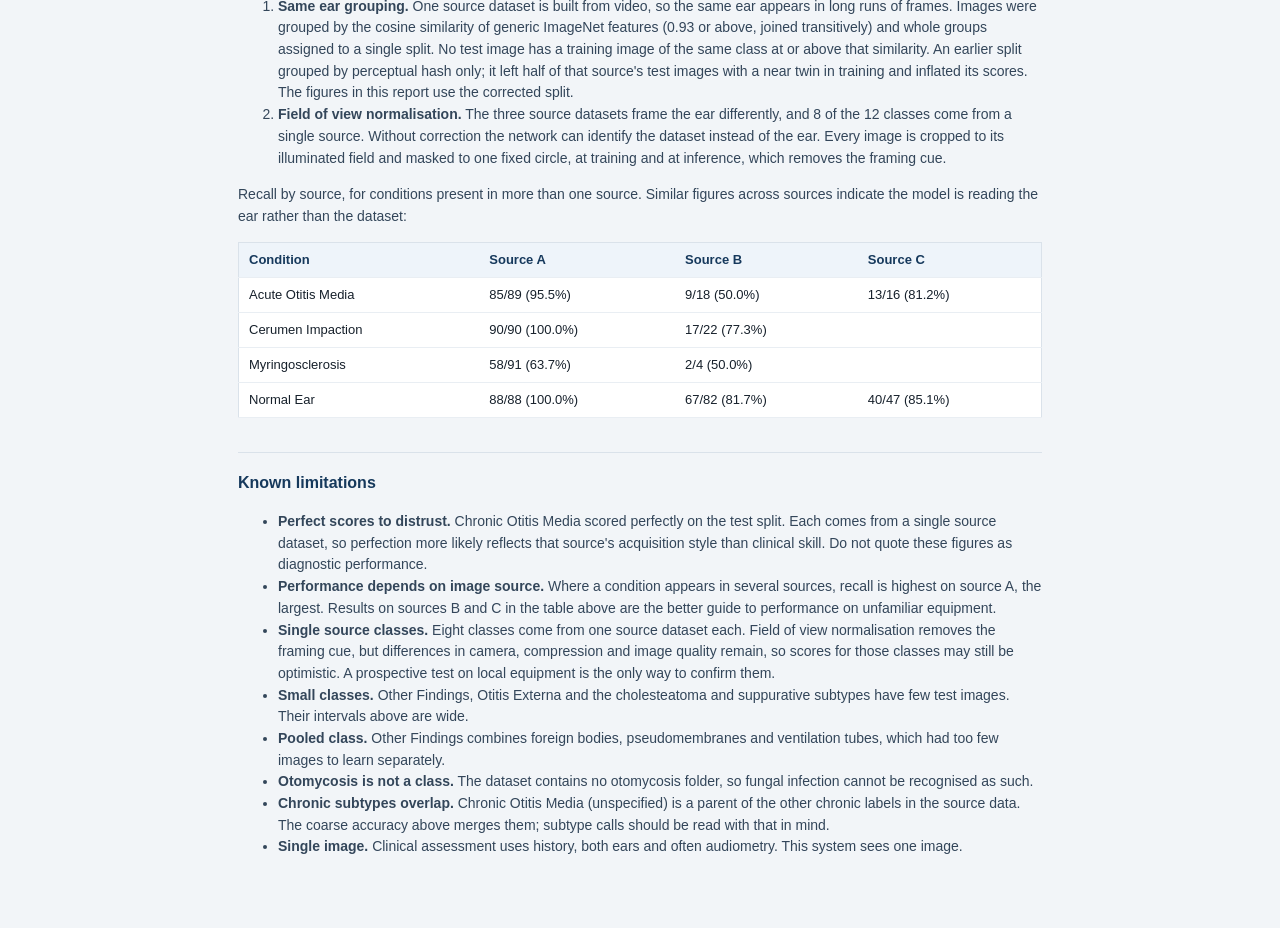
==== commit a7ca6a49: "Name the system NHREF OtoScan It carried the generic name from the repository it was forked from, wh" ====
--- a/frontend/report.html
+++ b/frontend/report.html
@@ -4,6 +4,7 @@
   <meta charset="utf-8">
   <meta name="viewport" content="width=device-width, initial-scale=1">
   <title>Validation Report</title>
+  <link rel="icon" href="favicon.svg" type="image/svg+xml">
   <link rel="stylesheet" href="css/style.css">
 </head>
 <body>
@@ -12,8 +13,8 @@
     <div class="identity">
       <span class="identity-rule" aria-hidden="true"></span>
       <span class="identity-text">
-        <span class="identity-name">Nawaloka Hospital PLC</span>
-        <span class="identity-unit">Research and Education Foundation</span>
+        <span class="identity-name">NHREF OtoScan</span>
+        <span class="identity-unit">Nawaloka Hospital PLC</span>
       </span>
     </div>
     <nav class="masthead-meta">
--- a/frontend/css/style.css
+++ b/frontend/css/style.css
@@ -1,4 +1,4 @@
-/* Ear Disease Detection System
+/* NHREF OtoScan
    Nawaloka Hospital PLC Research and Education Foundation
 
    Light clinical interface. Navy carries structure, amber marks the single
@@ -66,7 +66,7 @@
 
 .shell {
   width: 100%;
-  max-width: 1100px;
+  max-width: 1280px;
   margin: 0 auto;
   padding: 0 28px;
 }
@@ -162,7 +162,9 @@
 .workspace {
   flex: 1 0 auto;
   display: grid;
-  grid-template-columns: minmax(0, 0.92fr) minmax(0, 1.08fr);
+  /* Patient, Image and Assessment side by side, so the whole examination is
+     visible without scrolling. */
+  grid-template-columns: minmax(0, 1fr) minmax(0, 1fr) minmax(0, 1.12fr);
   gap: 20px;
   align-items: start;
   padding-top: 28px;
@@ -812,8 +814,14 @@
 
 /* ============ Responsive ============ */
 
+@media (max-width: 1200px) {
+  /* Too narrow for three: the result moves under the two input columns. */
+  .workspace { grid-template-columns: minmax(0, 1fr) minmax(0, 1fr); }
+  .workspace .assessment-card { grid-column: span 2; }
+}
+
 @media (max-width: 900px) {
-  .workspace { grid-template-columns: minmax(0, 1fr); }
+  .workspace, .workspace .assessment-card { grid-template-columns: minmax(0, 1fr); grid-column: auto; }
   .stats { grid-template-columns: repeat(2, minmax(0, 1fr)); }
 }
 
@@ -827,6 +835,584 @@
   .reference th { width: 46%; }
   .gauge-scale { flex-direction: column; gap: 2px; }
   .colophon-inner { flex-direction: column; align-items: flex-start; gap: 3px; }
+}
+
+/* ============ Application shell ============ */
+
+.app-nav { display: flex; align-items: center; gap: 4px; }
+
+.app-nav a {
+  padding: 7px 12px;
+  border-radius: 3px;
+  font-size: 13px;
+  font-weight: 600;
+  color: var(--ink-700);
+  text-decoration: none;
+}
+
+.app-nav a:hover { background: var(--navy-050); color: var(--navy-800); }
+.app-nav a.is-active { background: var(--navy-050); color: var(--navy-800); box-shadow: inset 0 -2px 0 var(--amber-500); }
+
+.user-box { display: flex; align-items: center; gap: 12px; }
+
+.user-name { display: flex; flex-direction: column; line-height: 1.2; text-align: right; }
+.user-name strong { font-size: 12.5px; font-weight: 600; color: var(--ink-900); }
+.user-name span { font-size: 11px; color: var(--ink-400); text-transform: capitalize; }
+
+.masthead-inner.app { flex-wrap: wrap; }
+
+.hidden-until-auth { display: none; }
+
+/* ============ Login ============ */
+
+.login-shell {
+  flex: 1 0 auto;
+  display: grid;
+  place-items: center;
+  padding: 48px 16px;
+}
+
+.login-card {
+  width: 100%;
+  max-width: 380px;
+  background: var(--paper);
+  border: 1px solid var(--line);
+  border-radius: 4px;
+}
+
+.login-card .card-body { padding: 24px; }
+
+.login-identity {
+  display: flex;
+  align-items: stretch;
+  gap: 13px;
+  padding: 22px 24px 18px;
+  border-bottom: 1px solid var(--line-soft);
+}
+
+.login-card h1 {
+  margin: 0 0 4px;
+  font-size: 19px;
+  font-weight: 600;
+  color: var(--navy-900);
+}
+
+.login-card .lead { margin: 0 0 18px; font-size: 13px; color: var(--ink-500); }
+
+#login-google-button { display: flex; justify-content: center; min-height: 44px; }
+
+.login-note {
+  margin: 12px 0 0;
+  font-size: 12px;
+  line-height: 1.5;
+  color: var(--ink-500);
+  text-align: center;
+}
+
+.login-or {
+  margin: 16px 0 0;
+  padding-top: 14px;
+  border-top: 1px solid var(--line-soft);
+  font-size: 12px;
+  text-align: center;
+}
+
+.login-foot {
+  margin: 16px 0 0;
+  font-size: 11.5px;
+  color: var(--ink-400);
+  text-align: center;
+}
+
+/* ============ Forms ============ */
+
+.field { display: flex; flex-direction: column; gap: 5px; margin-bottom: 14px; }
+
+.field label, .field .label {
+  font-size: 12px;
+  font-weight: 600;
+  color: var(--ink-700);
+}
+
+.field .optional { font-weight: 400; color: var(--ink-400); }
+
+.input, .field input[type="text"], .field input[type="password"], .field input[type="number"],
+.field select, .field textarea {
+  width: 100%;
+  padding: 8px 10px;
+  border: 1px solid var(--line);
+  border-radius: 3px;
+  background: var(--paper);
+  font: inherit;
+  font-size: 13.5px;
+  color: var(--ink-900);
+}
+
+.field textarea { min-height: 64px; resize: vertical; }
+
+.input:focus, .field input:focus, .field select:focus, .field textarea:focus {
+  outline: 2px solid var(--navy-100);
+  border-color: var(--navy-500);
+}
+
+.field.has-error input, .field.has-error select, .field.has-error textarea { border-color: var(--red-700); }
+
+.field-hint { font-size: 11.5px; color: var(--ink-400); }
+.field-hint.is-known { color: var(--green-700); }
+.field-error { font-size: 11.5px; color: var(--red-700); }
+
+.field-row { display: grid; grid-template-columns: 1fr 1fr; gap: 14px; }
+
+.segmented { display: flex; border: 1px solid var(--line); border-radius: 3px; overflow: hidden; }
+
+.segmented label {
+  flex: 1;
+  position: relative;
+  cursor: pointer;
+}
+
+.segmented input { position: absolute; opacity: 0; width: 0; height: 0; }
+
+.segmented span {
+  display: block;
+  padding: 7px 8px;
+  text-align: center;
+  font-size: 13px;
+  font-weight: 500;
+  color: var(--ink-700);
+  border-left: 1px solid var(--line);
+}
+
+.segmented label:first-child span { border-left: none; }
+.segmented input:checked + span { background: var(--navy-700); color: #fff; }
+.segmented input:focus-visible + span { outline: 2px solid var(--amber-500); outline-offset: -2px; }
+
+/* ============ Buttons ============ */
+
+.btn {
+  display: inline-flex;
+  align-items: center;
+  justify-content: center;
+  gap: 6px;
+  padding: 8px 14px;
+  border: 1px solid var(--line);
+  border-radius: 3px;
+  background: var(--paper);
+  color: var(--navy-800);
+  font: inherit;
+  font-size: 12.5px;
+  font-weight: 600;
+  cursor: pointer;
+  white-space: nowrap;
+}
+
+.btn:hover:not(:disabled) { border-color: var(--navy-500); background: var(--navy-050); }
+.btn:disabled { opacity: .5; cursor: not-allowed; }
+.btn:focus-visible { outline: 2px solid var(--navy-700); outline-offset: 2px; }
+
+.btn-primary { background: var(--navy-700); border-color: var(--navy-700); color: #fff; }
+.btn-primary:hover:not(:disabled) { background: var(--navy-800); border-color: var(--navy-800); }
+
+.btn-confirm { background: var(--green-500); border-color: var(--green-500); color: #fff; }
+.btn-confirm:hover:not(:disabled) { background: var(--green-700); border-color: var(--green-700); }
+
+.btn-danger { color: var(--red-700); }
+.btn-danger:hover:not(:disabled) { border-color: var(--red-700); background: var(--red-050); }
+
+.btn-small { padding: 4px 9px; font-size: 11.5px; }
+.btn-block { width: 100%; }
+
+/* ============ Pills ============ */
+
+.pill {
+  display: inline-block;
+  padding: 2px 8px;
+  border-radius: 999px;
+  font-size: 11px;
+  font-weight: 700;
+  letter-spacing: 0.02em;
+  white-space: nowrap;
+  border: 1px solid transparent;
+}
+
+.pill-refer      { background: var(--amber-050); color: var(--amber-800); border-color: #f1d9b9; }
+.pill-routine    { background: var(--green-050); color: var(--green-700); border-color: var(--green-100); }
+.pill-unreviewed { background: var(--canvas); color: var(--ink-500); border-color: var(--line); }
+.pill-confirmed  { background: var(--green-050); color: var(--green-700); border-color: var(--green-100); }
+.pill-corrected  { background: var(--amber-050); color: var(--amber-800); border-color: #f1d9b9; }
+.pill-other      { background: var(--navy-050); color: var(--navy-800); border-color: var(--navy-100); }
+.pill-active     { background: var(--green-050); color: var(--green-700); border-color: var(--green-100); }
+.pill-candidate  { background: var(--amber-050); color: var(--amber-800); border-color: #f1d9b9; }
+.pill-retired, .pill-rejected, .pill-inactive { background: var(--canvas); color: var(--ink-500); border-color: var(--line); }
+.pill-running    { background: var(--navy-050); color: var(--navy-800); border-color: var(--navy-100); }
+.pill-failed     { background: var(--red-050); color: var(--red-700); border-color: #edc9c5; }
+.pill-succeeded  { background: var(--green-050); color: var(--green-700); border-color: var(--green-100); }
+
+/* ============ Review ============ */
+
+.review-intro { margin: 0 0 12px; font-size: 12.5px; color: var(--ink-500); }
+
+.review-or {
+  display: flex;
+  align-items: center;
+  gap: 10px;
+  margin: 14px 0 10px;
+  font-size: 11px;
+  font-weight: 700;
+  letter-spacing: 0.07em;
+  text-transform: uppercase;
+  color: var(--ink-400);
+}
+
+.review-or::before, .review-or::after { content: ""; flex: 1; height: 1px; background: var(--line-soft); }
+
+.review-options {
+  border: 1px solid var(--line);
+  border-radius: 3px;
+  max-height: 330px;
+  overflow-y: auto;
+}
+
+.option-row {
+  display: flex;
+  align-items: center;
+  gap: 10px;
+  padding: 7px 11px;
+  border-bottom: 1px solid var(--line-soft);
+  cursor: pointer;
+  font-size: 13px;
+}
+
+.option-row:last-child { border-bottom: none; }
+.option-row:hover { background: var(--navy-050); }
+.option-row.is-selected { background: var(--navy-050); }
+.option-row input { accent-color: var(--navy-700); margin: 0; }
+.option-name { flex: 1; color: var(--ink-900); }
+.option-prob { font-family: var(--mono); font-size: 11.5px; color: var(--ink-400); }
+
+.option-tag {
+  padding: 1px 6px;
+  border-radius: 999px;
+  background: var(--navy-700);
+  color: #fff;
+  font-size: 10px;
+  font-weight: 700;
+  letter-spacing: 0.04em;
+  text-transform: uppercase;
+}
+
+.option-other { flex-wrap: wrap; }
+.option-other .input { flex-basis: 100%; margin-top: 7px; }
+.option-other:not(.is-selected) .input { background: var(--canvas); }
+
+.review-actions { display: flex; gap: 10px; margin-top: 12px; }
+
+.review-done {
+  padding: 12px 14px;
+  border: 1px solid var(--line);
+  border-left: 4px solid var(--green-500);
+  border-radius: 3px;
+  background: var(--green-050);
+}
+
+.review-done.is-disagreement { border-left-color: var(--amber-500); background: var(--amber-050); }
+
+.review-done p { margin: 0; font-size: 13px; color: var(--ink-700); }
+.review-done .verdict { font-size: 15px; font-weight: 600; color: var(--ink-900); margin-bottom: 2px; }
+.review-done .meta { font-size: 11.5px; color: var(--ink-500); margin-top: 4px; }
+
+.review-history { margin: 12px 0 0; padding: 0; list-style: none; }
+
+.review-history li {
+  padding: 6px 0;
+  border-top: 1px solid var(--line-soft);
+  font-size: 12px;
+  color: var(--ink-500);
+}
+
+/* ============ Tables ============ */
+
+.data-table { width: 100%; border-collapse: collapse; font-size: 13px; }
+
+.data-table th {
+  padding: 9px 12px;
+  border-bottom: 1px solid var(--line);
+  background: var(--navy-050);
+  font-size: 11px;
+  font-weight: 700;
+  letter-spacing: 0.05em;
+  text-transform: uppercase;
+  color: var(--navy-800);
+  text-align: left;
+  white-space: nowrap;
+}
+
+.data-table td { padding: 9px 12px; border-bottom: 1px solid var(--line-soft); vertical-align: middle; }
+.data-table tr:last-child td { border-bottom: none; }
+.data-table tbody tr.is-link { cursor: pointer; }
+.data-table tbody tr.is-link:hover td { background: #f7fafc; }
+.data-table .num { font-family: var(--mono); font-size: 12px; text-align: right; white-space: nowrap; }
+.data-table th.num { font-family: var(--sans); font-size: 11px; }
+.data-table .muted { color: var(--ink-400); }
+.data-table .sub { display: block; font-size: 11.5px; color: var(--ink-400); }
+
+.table-wrap { overflow-x: auto; }
+
+/* Editing a value in place inside a table cell. */
+.cell-edit { display: flex; flex-wrap: wrap; align-items: center; gap: 8px; }
+.cell-edit .input { flex: 1 1 200px; min-width: 180px; }
+
+.toolbar {
+  display: flex;
+  flex-wrap: wrap;
+  align-items: flex-end;
+  gap: 12px;
+  margin-bottom: 16px;
+}
+
+.toolbar .field { margin: 0; min-width: 180px; }
+
+.pager {
+  display: flex;
+  align-items: center;
+  justify-content: space-between;
+  gap: 12px;
+  margin-top: 14px;
+  font-size: 12.5px;
+  color: var(--ink-500);
+}
+
+.empty { padding: 30px 8px; text-align: center; font-size: 13px; color: var(--ink-400); }
+
+/* ============ Detail facts ============ */
+
+.facts { display: grid; grid-template-columns: max-content 1fr; gap: 6px 16px; margin: 0; font-size: 13px; }
+.facts dt { color: var(--ink-500); }
+.facts dd { margin: 0; color: var(--ink-900); font-weight: 500; }
+
+.original-image {
+  display: block;
+  width: 100%;
+  max-height: 420px;
+  object-fit: contain;
+  border-radius: 3px;
+  background: #000;
+}
+
+/* ============ Tabs ============ */
+
+.tabs { display: flex; gap: 2px; border-bottom: 1px solid var(--line); margin-bottom: 20px; }
+
+.tabs button {
+  padding: 9px 14px;
+  border: none;
+  border-bottom: 2px solid transparent;
+  background: none;
+  font: inherit;
+  font-size: 13px;
+  font-weight: 600;
+  color: var(--ink-500);
+  cursor: pointer;
+}
+
+.tabs button.is-active { color: var(--navy-800); border-bottom-color: var(--amber-500); }
+
+/* ============ Admin and dashboard ============ */
+
+.inline-form {
+  display: grid;
+  grid-template-columns: repeat(4, minmax(0, 1fr)) auto;
+  gap: 12px;
+  align-items: end;
+}
+
+.inline-form .field { margin: 0; }
+/* When a field is hidden, so the remaining ones keep their proportions. */
+.inline-form.three-fields { grid-template-columns: repeat(3, minmax(0, 1fr)) auto; }
+
+.log {
+  max-height: 260px;
+  overflow: auto;
+  margin: 10px 0 0;
+  padding: 10px 12px;
+  border: 1px solid var(--line);
+  border-radius: 3px;
+  background: #0f1a26;
+  color: #cfe0ef;
+  font-family: var(--mono);
+  font-size: 11.5px;
+  line-height: 1.5;
+  white-space: pre-wrap;
+}
+
+.compare { width: 100%; border-collapse: collapse; font-size: 12.5px; margin-top: 8px; }
+.compare th, .compare td { padding: 5px 8px; border-bottom: 1px solid var(--line-soft); text-align: right; }
+.compare th:first-child, .compare td:first-child { text-align: left; color: var(--ink-500); }
+.compare .better { color: var(--green-700); font-weight: 600; }
+.compare .worse { color: var(--red-700); font-weight: 600; }
+
+.gate { margin-top: 10px; font-size: 12.5px; }
+.gate ul { margin: 4px 0 0; padding-left: 18px; color: var(--ink-700); }
+
+.caution {
+  margin: 0 0 16px;
+  padding: 10px 13px;
+  border-left: 3px solid var(--amber-500);
+  background: var(--amber-050);
+  border-radius: 0 3px 3px 0;
+  font-size: 12.5px;
+  color: var(--amber-800);
+}
+
+.list-plain { margin: 0; padding: 0; list-style: none; }
+.list-plain li { display: flex; justify-content: space-between; gap: 12px; padding: 7px 0; border-bottom: 1px solid var(--line-soft); font-size: 13px; }
+.list-plain li:last-child { border-bottom: none; }
+.list-plain .count { font-family: var(--mono); color: var(--navy-800); }
+
+/* ============ Daily backtest ============ */
+
+.head-actions { display: flex; align-items: center; gap: 10px; }
+.bt-meta { margin: 0 0 16px; font-size: 13px; color: var(--ink-700); }
+.bt-notes { margin: 8px 0 0; padding-left: 18px; font-size: 12px; line-height: 1.5; color: var(--ink-500); }
+.bt-notes:empty { display: none; }
+.subhead {
+  margin: 26px 0 10px;
+  font-size: 11px;
+  font-weight: 700;
+  letter-spacing: 0.06em;
+  text-transform: uppercase;
+  color: var(--ink-500);
+}
+.bt-chart { overflow-x: auto; }
+.bt-chart svg { display: block; width: 100%; min-width: 620px; height: auto; margin-bottom: 12px; }
+.bt-chart .grid { stroke: var(--line-soft); stroke-width: 1; }
+.bt-chart .axis-label { font-family: var(--mono); font-size: 11px; fill: var(--ink-400); }
+.bt-chart .alert-line { stroke: var(--red-700); stroke-width: 1; stroke-dasharray: 4 4; opacity: .6; }
+.bt-chart .line { fill: none; stroke-width: 2; }
+.bt-chart .line-agreement { stroke: var(--navy-700); }
+.bt-chart .line-sensitivity { stroke: var(--amber-600); }
+.bt-chart .dot-agreement { fill: var(--navy-700); }
+.bt-chart .dot-sensitivity { fill: var(--amber-600); }
+.bt-legend { display: flex; flex-wrap: wrap; gap: 16px; margin: 0 0 8px; font-size: 12px; color: var(--ink-500); }
+.bt-legend span::before {
+  content: "";
+  display: inline-block;
+  width: 14px;
+  height: 2px;
+  margin-right: 6px;
+  vertical-align: middle;
+  background: currentColor;
+}
+.bt-legend .key-agreement { color: var(--navy-700); }
+.bt-legend .key-sensitivity { color: var(--amber-600); }
+.bt-legend .key-alert { color: var(--red-700); }
+
+.split { display: grid; grid-template-columns: 1fr 1fr; gap: 20px; }
+
+/* ============ Camera capture ============ */
+
+.source-toggle { margin-bottom: 14px; }
+
+.camera-stage {
+  position: relative;
+  border-radius: 3px;
+  background: #000;
+  overflow: hidden;
+  aspect-ratio: 4 / 3;
+}
+
+.camera-stage video {
+  display: block;
+  width: 100%;
+  height: 100%;
+  object-fit: contain;
+}
+
+.camera-message {
+  position: absolute;
+  inset: 0;
+  display: grid;
+  place-items: center;
+  margin: 0;
+  padding: 20px;
+  text-align: center;
+  font-size: 13px;
+  line-height: 1.5;
+  color: #dbe6f0;
+  background: rgba(15, 26, 38, 0.82);
+}
+
+.camera-message.is-error { color: #ffd4cf; }
+
+.camera-actions { display: flex; align-items: center; gap: 12px; margin-top: 12px; flex-wrap: wrap; }
+
+kbd {
+  padding: 1px 5px;
+  border: 1px solid var(--line);
+  border-bottom-width: 2px;
+  border-radius: 3px;
+  background: var(--paper);
+  font-family: var(--mono);
+  font-size: 11px;
+  color: var(--ink-700);
+}
+
+/* ============ Destructive actions ============ */
+
+.btn-danger-solid { background: var(--red-700); border-color: var(--red-700); color: #fff; }
+.btn-danger-solid:hover:not(:disabled) { background: #861f18; border-color: #861f18; }
+
+.textbtn-danger { margin-top: 16px; color: var(--red-700); border-bottom-color: #edc9c5; }
+.textbtn-danger:hover { color: #861f18; border-bottom-color: var(--red-700); }
+
+.danger-form {
+  margin-top: 14px;
+  padding: 14px;
+  border: 1px solid #edc9c5;
+  border-left: 3px solid var(--red-700);
+  border-radius: 3px;
+  background: var(--red-050);
+}
+
+.danger-form p { margin: 0 0 12px; font-size: 12.5px; color: var(--red-700); }
+
+.card-danger { border-color: #edc9c5; }
+.card-danger .card-head { border-bottom-color: #f3dcd9; }
+.card-danger .card-head h2 { color: var(--red-700); }
+
+.danger-lead { margin: 0 0 10px; font-size: 13.5px; color: var(--ink-900); }
+.danger-list { margin: 0 0 16px; padding-left: 18px; font-size: 12.5px; color: var(--ink-700); }
+.danger-list li { margin-bottom: 3px; }
+
+/* ============ Toast ============ */
+
+.toast {
+  position: fixed;
+  left: 50%;
+  bottom: 24px;
+  transform: translateX(-50%);
+  max-width: min(520px, calc(100% - 32px));
+  padding: 10px 16px;
+  border-radius: 3px;
+  background: var(--navy-900);
+  color: #fff;
+  font-size: 13px;
+  box-shadow: 0 6px 24px rgba(17, 44, 71, .25);
+  z-index: 50;
+}
+
+.toast.is-error { background: var(--red-700); }
+
+@media (max-width: 900px) {
+  .inline-form { grid-template-columns: 1fr 1fr; }
+  .split { grid-template-columns: minmax(0, 1fr); }
+}
+
+@media (max-width: 620px) {
+  .app-nav { order: 3; width: 100%; overflow-x: auto; }
+  .user-name { display: none; }
+  .field-row, .inline-form { grid-template-columns: minmax(0, 1fr); }
+  .data-table th, .data-table td { padding: 8px; }
 }
 
 /* ============ Print ============ */
